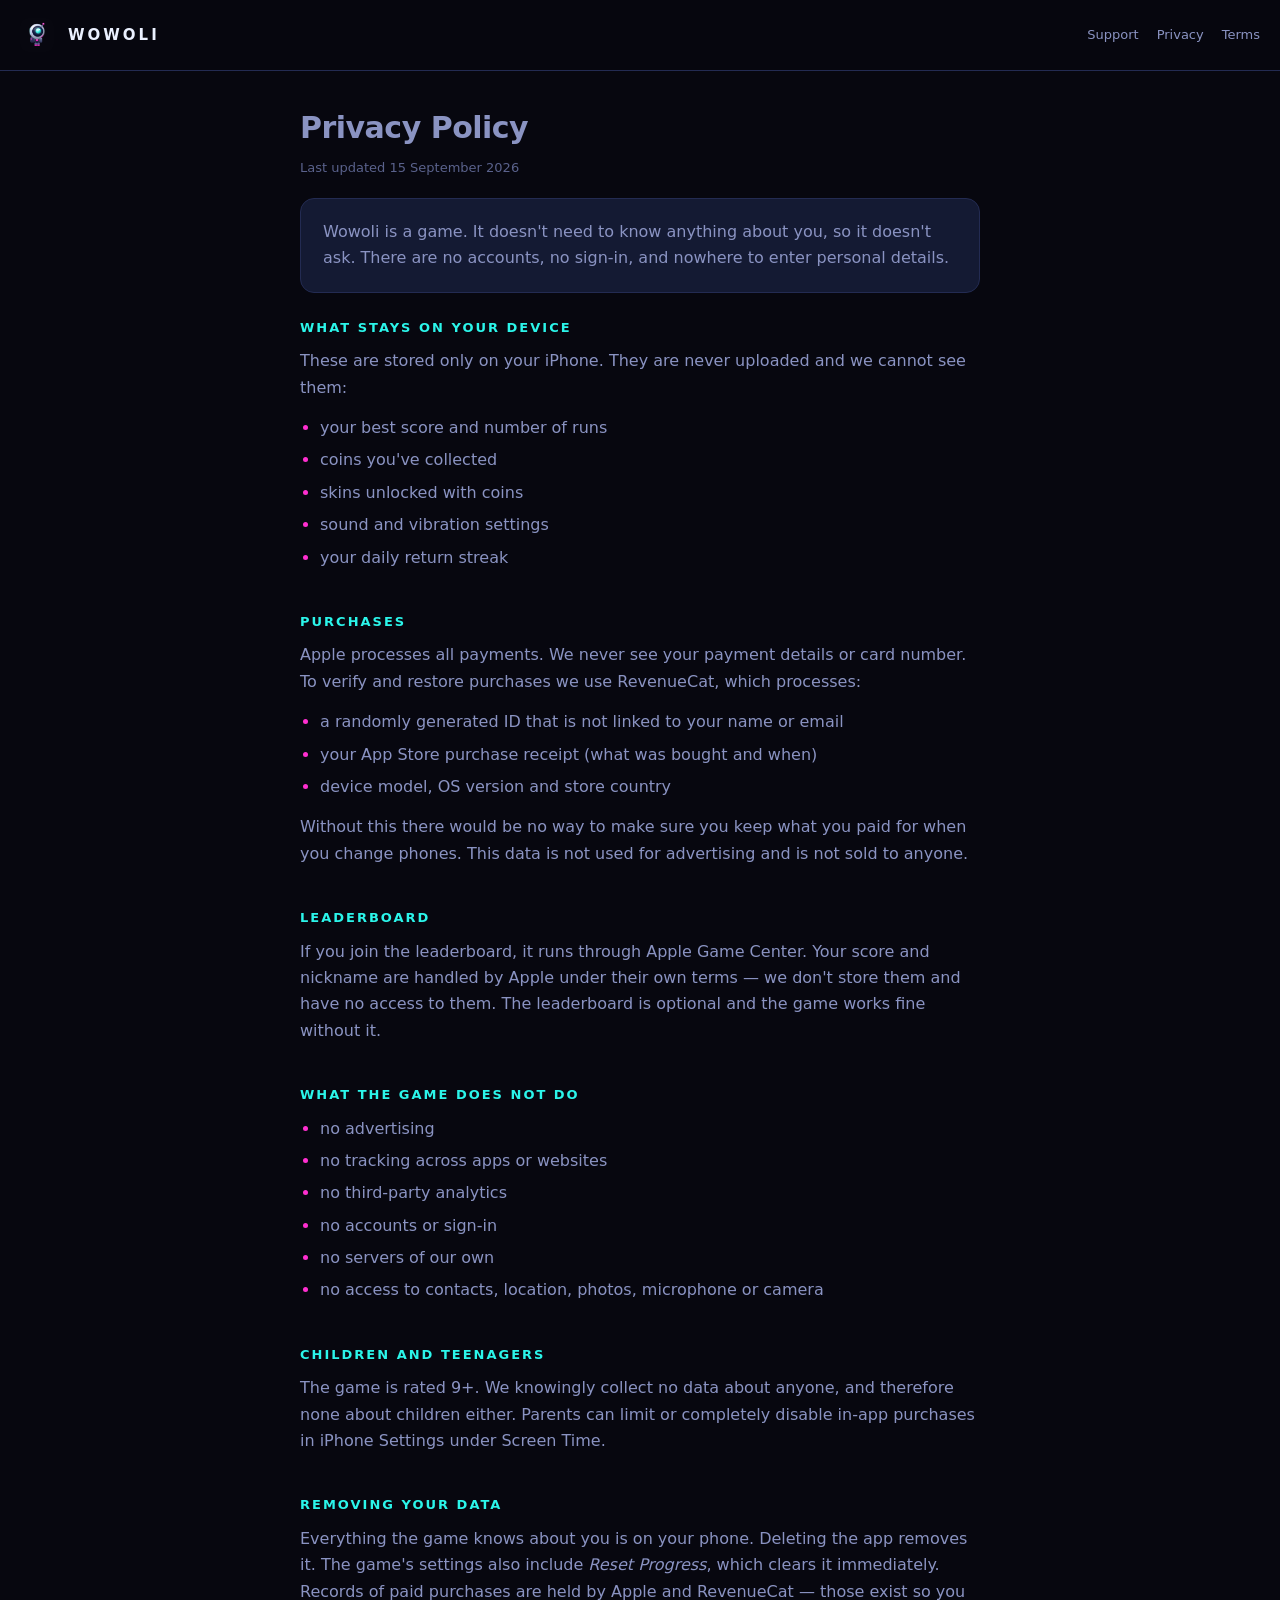
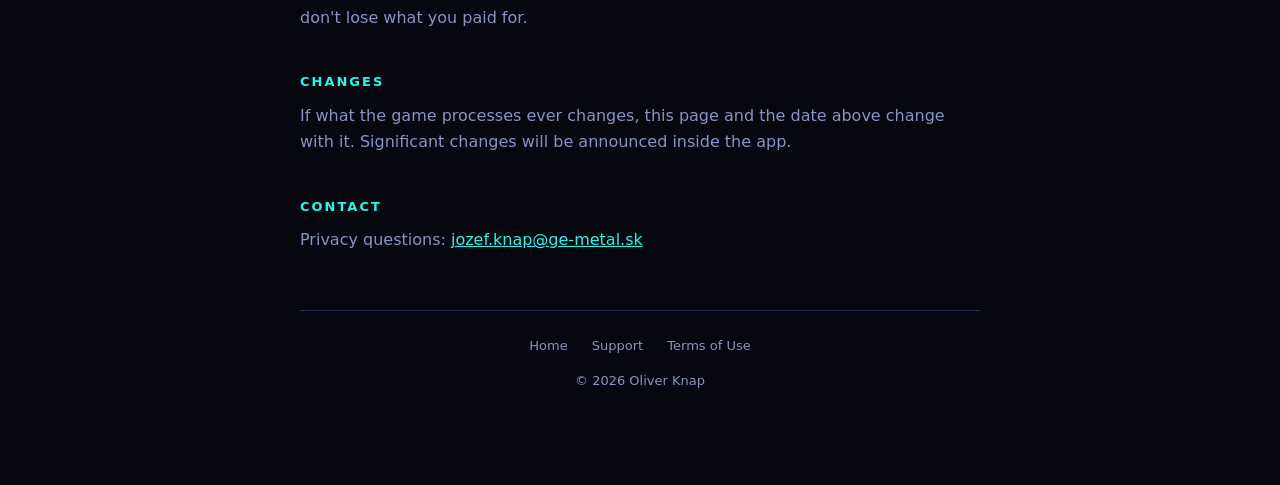
==== privacy.html @ c4148d42 "Wowoli website: landing, privacy policy, terms and support Generated from the game project's site/ f" ====
<!doctype html>
<html lang="en">
<head>
<meta charset="utf-8">
<meta name="viewport" content="width=device-width, initial-scale=1">
<title>Privacy Policy — Wowoli</title>
<meta name="description" content="Wowoli privacy policy. No accounts, no tracking, no ads.">
<link rel="icon" href="icon.png">
<link rel="stylesheet" href="style.css">
</head>
<body>

<header class="top">
  <img src="icon.png" alt="">
  <a href="index.html">WOWOLI</a>
  <nav>
    <a href="support.html">Support</a>
    <a href="privacy.html">Privacy</a>
    <a href="terms.html">Terms</a>
  </nav>
</header>

<div class="wrap">
  <p class="page-title">Privacy Policy</p>
  <p class="updated">Last updated 15 September 2026</p>

  <div class="card">
    <p style="margin:0">
      Wowoli is a game. It doesn't need to know anything about you, so it doesn't ask.
      There are no accounts, no sign-in, and nowhere to enter personal details.
    </p>
  </div>

  <h2>What stays on your device</h2>
  <p>These are stored only on your iPhone. They are never uploaded and we cannot see them:</p>
  <ul>
    <li>your best score and number of runs</li>
    <li>coins you've collected</li>
    <li>skins unlocked with coins</li>
    <li>sound and vibration settings</li>
    <li>your daily return streak</li>
  </ul>

  <h2>Purchases</h2>
  <p>
    Apple processes all payments. We never see your payment details or card number.
    To verify and restore purchases we use RevenueCat, which processes:
  </p>
  <ul>
    <li>a randomly generated ID that is not linked to your name or email</li>
    <li>your App Store purchase receipt (what was bought and when)</li>
    <li>device model, OS version and store country</li>
  </ul>
  <p>
    Without this there would be no way to make sure you keep what you paid for when you
    change phones. This data is not used for advertising and is not sold to anyone.
  </p>

  <h2>Leaderboard</h2>
  <p>
    If you join the leaderboard, it runs through Apple Game Center. Your score and
    nickname are handled by Apple under their own terms — we don't store them and have
    no access to them. The leaderboard is optional and the game works fine without it.
  </p>

  <h2>What the game does not do</h2>
  <ul>
    <li>no advertising</li>
    <li>no tracking across apps or websites</li>
    <li>no third-party analytics</li>
    <li>no accounts or sign-in</li>
    <li>no servers of our own</li>
    <li>no access to contacts, location, photos, microphone or camera</li>
  </ul>

  <h2>Children and teenagers</h2>
  <p>
    The game is rated 9+. We knowingly collect no data about anyone, and therefore none
    about children either. Parents can limit or completely disable in-app purchases in
    iPhone Settings under Screen Time.
  </p>

  <h2>Removing your data</h2>
  <p>
    Everything the game knows about you is on your phone. Deleting the app removes it.
    The game's settings also include <em>Reset Progress</em>, which clears it immediately.
    Records of paid purchases are held by Apple and RevenueCat — those exist so you don't
    lose what you paid for.
  </p>

  <h2>Changes</h2>
  <p>
    If what the game processes ever changes, this page and the date above change with it.
    Significant changes will be announced inside the app.
  </p>

  <h2>Contact</h2>
  <p>
    Privacy questions: <a href="mailto:jozef.knap@ge-metal.sk">jozef.knap@ge-metal.sk</a>
  </p>

  <footer>
    <a href="index.html">Home</a>
    <a href="support.html">Support</a>
    <a href="terms.html">Terms of Use</a>
    <p style="margin-top:14px">© 2026 Oliver Knap</p>
  </footer>
</div>
</body>
</html>
---- style.css ----
/* Wowoli — spoločný štýl pre verejné stránky.
   Rovnaké farby ako v hre, aby to pôsobilo ako jedna vec. */

:root {
  --bg: #07070f;
  --card: #141a33;
  --border: #232b52;
  --text: #eaf0ff;
  --dim: #8a93c2;
  --faint: #5a628c;
  --cyan: #2bf5ea;
  --magenta: #ff2fd0;
}

* { box-sizing: border-box; }

html { -webkit-text-size-adjust: 100%; }

body {
  margin: 0;
  background: var(--bg);
  color: var(--text);
  font-family: ui-sans-serif, system-ui, -apple-system, "Segoe UI", Roboto, sans-serif;
  line-height: 1.65;
  font-size: 16px;
}

.wrap {
  max-width: 720px;
  margin: 0 auto;
  padding: 32px 20px 80px;
}

/* --- hlavička --- */

.top {
  display: flex;
  align-items: center;
  gap: 14px;
  padding: 18px 20px;
  border-bottom: 1px solid var(--border);
  position: sticky;
  top: 0;
  background: rgba(7, 7, 15, 0.92);
  backdrop-filter: blur(8px);
  z-index: 10;
}

.top img { width: 34px; height: 34px; border-radius: 8px; display: block; }

.top a {
  color: var(--text);
  text-decoration: none;
  font-weight: 800;
  letter-spacing: 3px;
  font-size: 15px;
}

.top nav { margin-left: auto; display: flex; gap: 18px; }

.top nav a {
  color: var(--dim);
  font-size: 13px;
  font-weight: 500;
  letter-spacing: 0;
}

.top nav a:hover { color: var(--cyan); }

/* --- úvod --- */

.hero { text-align: center; padding: 48px 0 24px; }

.hero img {
  width: min(280px, 70vw);
  height: auto;
  display: block;
  margin: 0 auto 24px;
}

h1 {
  font-size: clamp(38px, 11vw, 64px);
  letter-spacing: 8px;
  margin: 0;
  font-weight: 900;
}

.tagline {
  color: var(--cyan);
  letter-spacing: 3px;
  font-size: 13px;
  margin-top: 6px;
  text-transform: uppercase;
}

.lead {
  color: var(--dim);
  font-size: 17px;
  max-width: 460px;
  margin: 28px auto 0;
}

/* --- obsah --- */

h2 {
  color: var(--cyan);
  font-size: 13px;
  letter-spacing: 2px;
  text-transform: uppercase;
  margin: 40px 0 10px;
}

h2:first-of-type { margin-top: 24px; }

p { color: var(--dim); margin: 0 0 14px; }

ul { color: var(--dim); padding-left: 20px; margin: 0 0 14px; }

li { margin-bottom: 6px; }

li::marker { color: var(--magenta); }

a { color: var(--cyan); }

.updated { color: var(--faint); font-size: 13px; margin-bottom: 8px; }

.page-title {
  font-size: 30px;
  font-weight: 800;
  margin: 0 0 4px;
  letter-spacing: -0.5px;
}

.card {
  background: var(--card);
  border: 1px solid var(--border);
  border-radius: 14px;
  padding: 20px 22px;
  margin: 20px 0;
}

.card p:last-child { margin-bottom: 0; }

/* --- päta --- */

footer {
  border-top: 1px solid var(--border);
  margin-top: 56px;
  padding-top: 24px;
  color: var(--faint);
  font-size: 13px;
  text-align: center;
}

footer a { color: var(--dim); text-decoration: none; margin: 0 10px; }

footer a:hover { color: var(--cyan); }
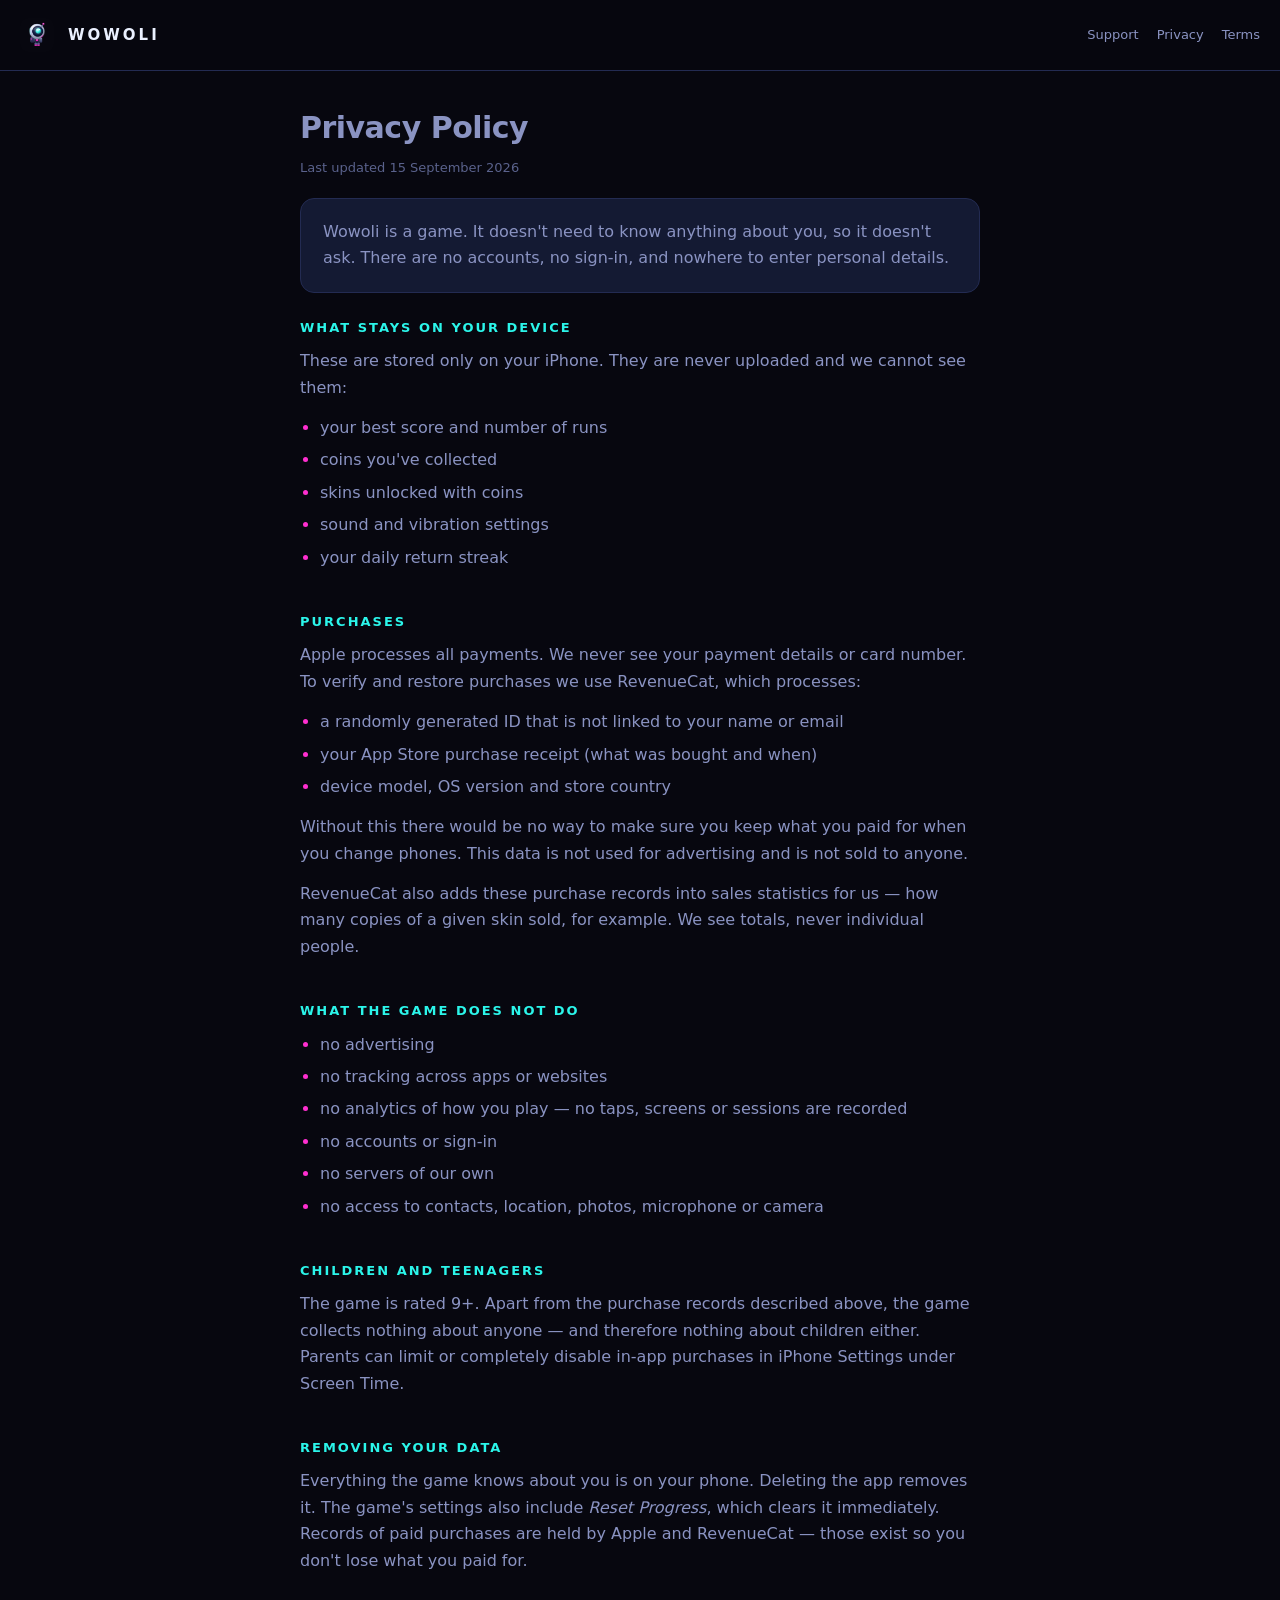
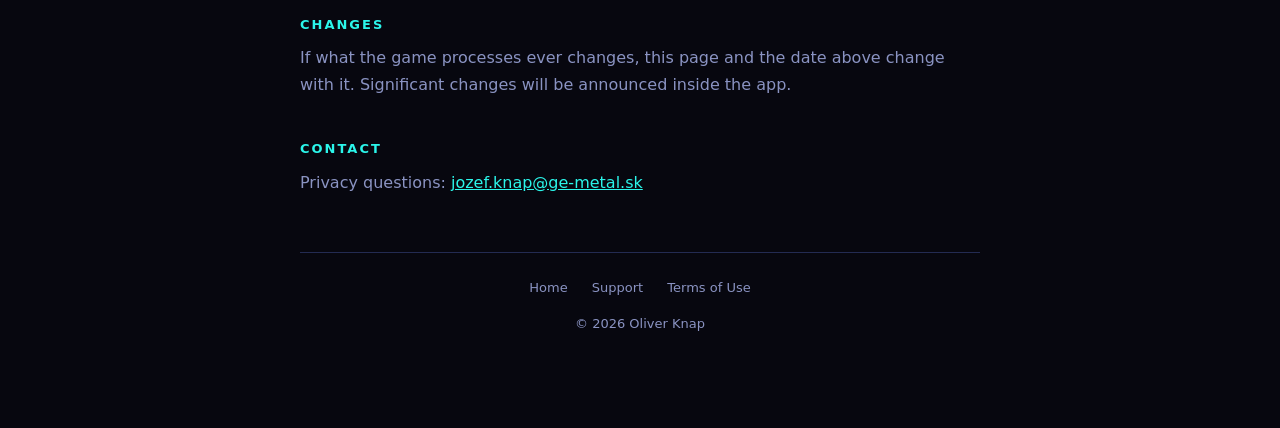
==== commit c55e2891: "Zosuladenie zasad s vyhlasenim App Privacy" ====
--- a/privacy.html
+++ b/privacy.html
@@ -1,110 +1,108 @@
-<!doctype html>
-<html lang="en">
-<head>
-<meta charset="utf-8">
-<meta name="viewport" content="width=device-width, initial-scale=1">
-<title>Privacy Policy — Wowoli</title>
-<meta name="description" content="Wowoli privacy policy. No accounts, no tracking, no ads.">
-<link rel="icon" href="icon.png">
-<link rel="stylesheet" href="style.css">
-</head>
-<body>
-
-<header class="top">
-  <img src="icon.png" alt="">
-  <a href="index.html">WOWOLI</a>
-  <nav>
-    <a href="support.html">Support</a>
-    <a href="privacy.html">Privacy</a>
-    <a href="terms.html">Terms</a>
-  </nav>
-</header>
-
-<div class="wrap">
-  <p class="page-title">Privacy Policy</p>
-  <p class="updated">Last updated 15 September 2026</p>
-
-  <div class="card">
-    <p style="margin:0">
-      Wowoli is a game. It doesn't need to know anything about you, so it doesn't ask.
-      There are no accounts, no sign-in, and nowhere to enter personal details.
-    </p>
-  </div>
-
-  <h2>What stays on your device</h2>
-  <p>These are stored only on your iPhone. They are never uploaded and we cannot see them:</p>
-  <ul>
-    <li>your best score and number of runs</li>
-    <li>coins you've collected</li>
-    <li>skins unlocked with coins</li>
-    <li>sound and vibration settings</li>
-    <li>your daily return streak</li>
-  </ul>
-
-  <h2>Purchases</h2>
-  <p>
-    Apple processes all payments. We never see your payment details or card number.
-    To verify and restore purchases we use RevenueCat, which processes:
-  </p>
-  <ul>
-    <li>a randomly generated ID that is not linked to your name or email</li>
-    <li>your App Store purchase receipt (what was bought and when)</li>
-    <li>device model, OS version and store country</li>
-  </ul>
-  <p>
-    Without this there would be no way to make sure you keep what you paid for when you
-    change phones. This data is not used for advertising and is not sold to anyone.
-  </p>
-
-  <h2>Leaderboard</h2>
-  <p>
-    If you join the leaderboard, it runs through Apple Game Center. Your score and
-    nickname are handled by Apple under their own terms — we don't store them and have
-    no access to them. The leaderboard is optional and the game works fine without it.
-  </p>
-
-  <h2>What the game does not do</h2>
-  <ul>
-    <li>no advertising</li>
-    <li>no tracking across apps or websites</li>
-    <li>no third-party analytics</li>
-    <li>no accounts or sign-in</li>
-    <li>no servers of our own</li>
-    <li>no access to contacts, location, photos, microphone or camera</li>
-  </ul>
-
-  <h2>Children and teenagers</h2>
-  <p>
-    The game is rated 9+. We knowingly collect no data about anyone, and therefore none
-    about children either. Parents can limit or completely disable in-app purchases in
-    iPhone Settings under Screen Time.
-  </p>
-
-  <h2>Removing your data</h2>
-  <p>
-    Everything the game knows about you is on your phone. Deleting the app removes it.
-    The game's settings also include <em>Reset Progress</em>, which clears it immediately.
-    Records of paid purchases are held by Apple and RevenueCat — those exist so you don't
-    lose what you paid for.
-  </p>
-
-  <h2>Changes</h2>
-  <p>
-    If what the game processes ever changes, this page and the date above change with it.
-    Significant changes will be announced inside the app.
-  </p>
-
-  <h2>Contact</h2>
-  <p>
-    Privacy questions: <a href="mailto:jozef.knap@ge-metal.sk">jozef.knap@ge-metal.sk</a>
-  </p>
-
-  <footer>
-    <a href="index.html">Home</a>
-    <a href="support.html">Support</a>
-    <a href="terms.html">Terms of Use</a>
-    <p style="margin-top:14px">© 2026 Oliver Knap</p>
-  </footer>
-</div>
-</body>
-</html>
+<!doctype html>
+<html lang="en">
+<head>
+<meta charset="utf-8">
+<meta name="viewport" content="width=device-width, initial-scale=1">
+<title>Privacy Policy — Wowoli</title>
+<meta name="description" content="Wowoli privacy policy. No accounts, no tracking, no ads.">
+<link rel="icon" href="icon.png">
+<link rel="stylesheet" href="style.css">
+</head>
+<body>
+
+<header class="top">
+  <img src="icon.png" alt="">
+  <a href="index.html">WOWOLI</a>
+  <nav>
+    <a href="support.html">Support</a>
+    <a href="privacy.html">Privacy</a>
+    <a href="terms.html">Terms</a>
+  </nav>
+</header>
+
+<div class="wrap">
+  <p class="page-title">Privacy Policy</p>
+  <p class="updated">Last updated 15 September 2026</p>
+
+  <div class="card">
+    <p style="margin:0">
+      Wowoli is a game. It doesn't need to know anything about you, so it doesn't ask.
+      There are no accounts, no sign-in, and nowhere to enter personal details.
+    </p>
+  </div>
+
+  <h2>What stays on your device</h2>
+  <p>These are stored only on your iPhone. They are never uploaded and we cannot see them:</p>
+  <ul>
+    <li>your best score and number of runs</li>
+    <li>coins you've collected</li>
+    <li>skins unlocked with coins</li>
+    <li>sound and vibration settings</li>
+    <li>your daily return streak</li>
+  </ul>
+
+  <h2>Purchases</h2>
+  <p>
+    Apple processes all payments. We never see your payment details or card number.
+    To verify and restore purchases we use RevenueCat, which processes:
+  </p>
+  <ul>
+    <li>a randomly generated ID that is not linked to your name or email</li>
+    <li>your App Store purchase receipt (what was bought and when)</li>
+    <li>device model, OS version and store country</li>
+  </ul>
+  <p>
+    Without this there would be no way to make sure you keep what you paid for when you
+    change phones. This data is not used for advertising and is not sold to anyone.
+  </p>
+  <p>
+    RevenueCat also adds these purchase records into sales statistics for us — how many
+    copies of a given skin sold, for example. We see totals, never individual people.
+  </p>
+
+  <h2>What the game does not do</h2>
+  <ul>
+    <li>no advertising</li>
+    <li>no tracking across apps or websites</li>
+    <li>no analytics of how you play — no taps, screens or sessions are recorded</li>
+    <li>no accounts or sign-in</li>
+    <li>no servers of our own</li>
+    <li>no access to contacts, location, photos, microphone or camera</li>
+  </ul>
+
+  <h2>Children and teenagers</h2>
+  <p>
+    The game is rated 9+. Apart from the purchase records described above, the game
+    collects nothing about anyone — and therefore nothing about children either.
+    Parents can limit or completely disable in-app purchases in
+    iPhone Settings under Screen Time.
+  </p>
+
+  <h2>Removing your data</h2>
+  <p>
+    Everything the game knows about you is on your phone. Deleting the app removes it.
+    The game's settings also include <em>Reset Progress</em>, which clears it immediately.
+    Records of paid purchases are held by Apple and RevenueCat — those exist so you don't
+    lose what you paid for.
+  </p>
+
+  <h2>Changes</h2>
+  <p>
+    If what the game processes ever changes, this page and the date above change with it.
+    Significant changes will be announced inside the app.
+  </p>
+
+  <h2>Contact</h2>
+  <p>
+    Privacy questions: <a href="mailto:jozef.knap@ge-metal.sk">jozef.knap@ge-metal.sk</a>
+  </p>
+
+  <footer>
+    <a href="index.html">Home</a>
+    <a href="support.html">Support</a>
+    <a href="terms.html">Terms of Use</a>
+    <p style="margin-top:14px">© 2026 Oliver Knap</p>
+  </footer>
+</div>
+</body>
+</html>
